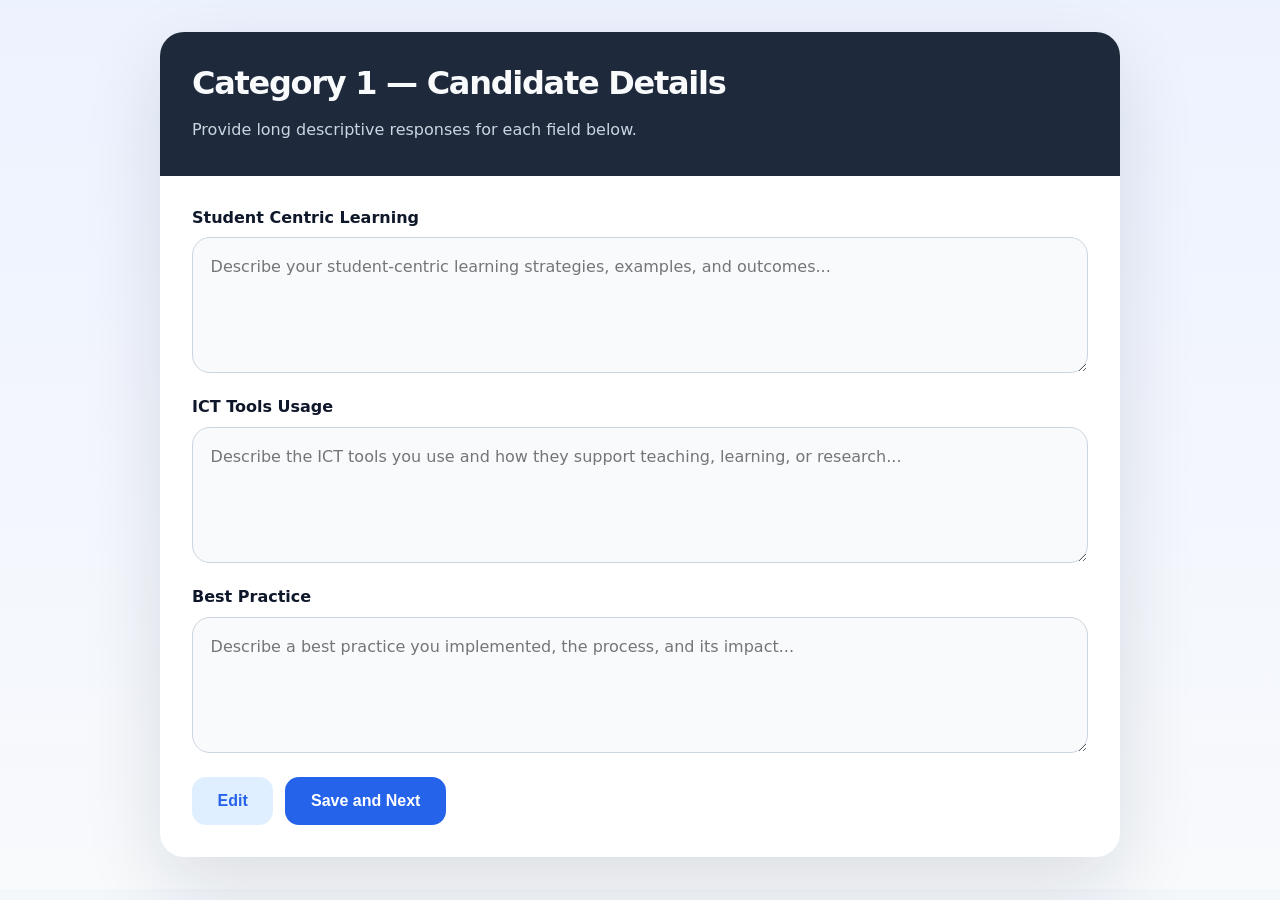
==== cat1.html @ ba06e687 "Initial" ====
<!DOCTYPE html>
<html lang="en">
<head>
  <meta charset="UTF-8" />
  <meta name="viewport" content="width=device-width, initial-scale=1.0" />
  <title>Category 1 — Candidate Details</title>
  <link rel="stylesheet" href="cat1.css" />
</head>
<body>
  <main class="page-shell">
    <section class="page-header">
      <h1>Category 1 — Candidate Details</h1>
      <p>Provide long descriptive responses for each field below.</p>
    </section>

    <section class="page-body">
      <form class="portal-form category-form" id="category1-form">
        <div class="input-group">
          <label for="c1-student-centric">Student Centric Learning</label>
          <textarea id="c1-student-centric" rows="4" required
            placeholder="Describe your student-centric learning strategies, examples, and outcomes..."></textarea>
        </div>

        <div class="input-group">
          <label for="c1-ict-tools">ICT Tools Usage</label>
          <textarea id="c1-ict-tools" rows="4" required
            placeholder="Describe the ICT tools you use and how they support teaching, learning, or research..."></textarea>
        </div>

        <div class="input-group">
          <label for="c1-best-practice">Best Practice</label>
          <textarea id="c1-best-practice" rows="4" required
            placeholder="Describe a best practice you implemented, the process, and its impact..."></textarea>
        </div>

        <div class="button-row">
          <button type="button" class="btn btn-edit">Edit</button>
          <button type="submit" class="btn btn-submit">Save and Next</button>
        </div>
      </form>
    </section>
  </main>
</body>
</html>
---- cat1.css ----
:root {
  color-scheme: light;
  font-family: "Inter", system-ui, sans-serif;
  background-color: #f3f6fb;
  color: #111827;
}

* {
  box-sizing: border-box;
}

html, body {
  margin: 0;
  min-height: 100%;
}

body {
  display: grid;
  place-items: center;
  padding: 2rem;
  background: linear-gradient(180deg, #edf2ff 0%, #f8fafc 100%);
}

.page-shell {
  width: min(100%, 960px);
  background: #ffffff;
  border-radius: 24px;
  box-shadow: 0 28px 80px rgba(15, 23, 42, 0.12);
  overflow: hidden;
}

.page-header {
  padding: 2rem;
  background: #1e293b;
  color: #f8fafc;
}

.page-header h1 {
  margin: 0;
  font-size: clamp(1.75rem, 2.5vw, 2.5rem);
  letter-spacing: -0.04em;
}

.page-header p {
  margin: 0.85rem 0 0;
  max-width: 42rem;
  line-height: 1.75;
  color: #cbd5e1;
}

.page-body {
  padding: 2rem;
  display: grid;
  gap: 1.5rem;
}

.portal-form {
  display: grid;
  gap: 1.5rem;
}

.input-group {
  display: grid;
  gap: 0.65rem;
}

.input-group label {
  font-weight: 600;
  color: #0f172a;
}

textarea {
  width: 100%;
  min-height: 110px;
  padding: 1rem 1.1rem;
  border: 1px solid #cbd5e1;
  border-radius: 18px;
  resize: vertical;
  font-family: inherit;
  font-size: 1rem;
  line-height: 1.6;
  background: #f8fafc;
  color: #111827;
}

textarea:focus {
  outline: none;
  border-color: #2563eb;
  box-shadow: 0 0 0 4px rgba(37, 99, 235, 0.12);
}

.button-row {
  display: flex;
  gap: 0.75rem;
  flex-wrap: wrap;
}

.btn {
  border: none;
  border-radius: 14px;
  padding: 0.95rem 1.6rem;
  font-size: 1rem;
  font-weight: 700;
  cursor: pointer;
  transition: transform 0.15s ease, background 0.15s ease;
}

.btn-submit {
  color: #ffffff;
  background: #2563eb;
}

.btn-edit {
  color: #2563eb;
  background: #e0efff;
}

.btn:hover {
  transform: translateY(-1px);
}

.btn-submit:hover {
  background: #1d4ed8;
}

.btn-edit:hover {
  background: #cfe5ff;
}
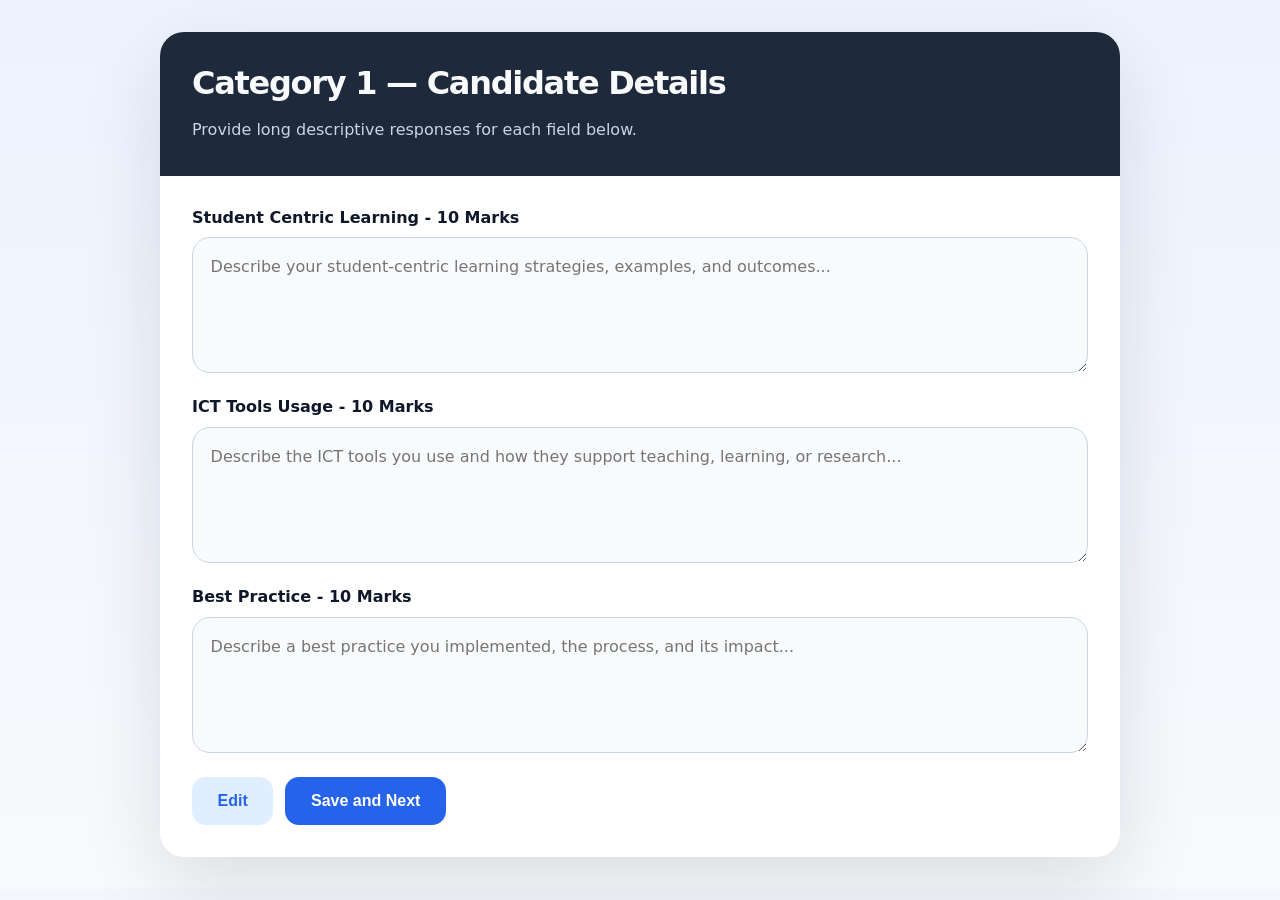
==== commit f4adf2b4: "Add category 2,3" ====
--- a/cat1.html
+++ b/cat1.html
@@ -1,11 +1,13 @@
 <!DOCTYPE html>
 <html lang="en">
+
 <head>
   <meta charset="UTF-8" />
   <meta name="viewport" content="width=device-width, initial-scale=1.0" />
   <title>Category 1 — Candidate Details</title>
   <link rel="stylesheet" href="cat1.css" />
 </head>
+
 <body>
   <main class="page-shell">
     <section class="page-header">
@@ -16,19 +18,19 @@
     <section class="page-body">
       <form class="portal-form category-form" id="category1-form">
         <div class="input-group">
-          <label for="c1-student-centric">Student Centric Learning</label>
+          <label for="c1-student-centric">Student Centric Learning - 10 Marks</label>
           <textarea id="c1-student-centric" rows="4" required
             placeholder="Describe your student-centric learning strategies, examples, and outcomes..."></textarea>
         </div>
 
         <div class="input-group">
-          <label for="c1-ict-tools">ICT Tools Usage</label>
+          <label for="c1-ict-tools">ICT Tools Usage - 10 Marks</label>
           <textarea id="c1-ict-tools" rows="4" required
             placeholder="Describe the ICT tools you use and how they support teaching, learning, or research..."></textarea>
         </div>
 
         <div class="input-group">
-          <label for="c1-best-practice">Best Practice</label>
+          <label for="c1-best-practice">Best Practice - 10 Marks</label>
           <textarea id="c1-best-practice" rows="4" required
             placeholder="Describe a best practice you implemented, the process, and its impact..."></textarea>
         </div>
@@ -41,4 +43,5 @@
     </section>
   </main>
 </body>
+
 </html>
